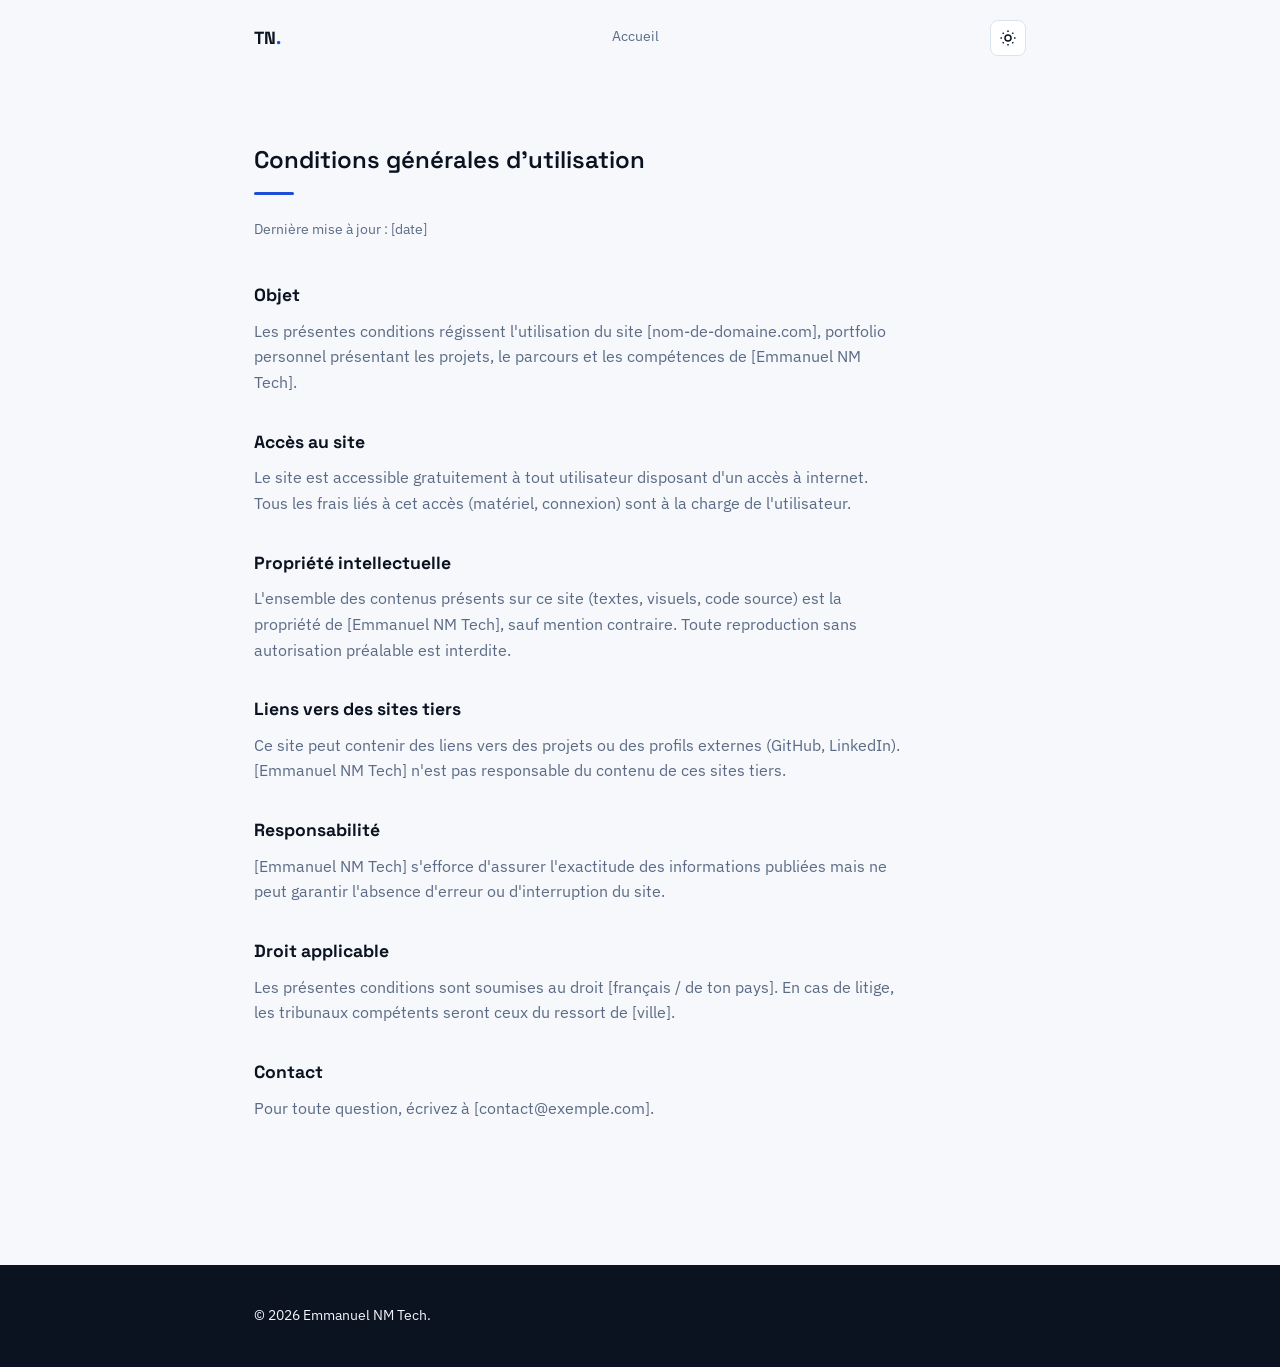
==== MyPortfolio/cgu.html @ 7dfbced1 "Premier commit : structure du portfolio" ====
<!DOCTYPE html>
<html lang="fr">
<head>
<meta charset="UTF-8">
<meta name="viewport" content="width=device-width, initial-scale=1.0">
<title>Conditions générales d'utilisation, Emmanuel NM Tech</title>
<link href="https://fonts.googleapis.com/css2?family=Space+Grotesk:wght@500;600;700&family=IBM+Plex+Sans:wght@400;500;600&display=swap" rel="stylesheet">
<link rel="stylesheet" href="style.css">
<link rel="icon" type="image/svg+xml" href="favicon.svg">
</head>
<body>

  <header class="site-header">
    <div class="topbar">
    <a href="index.html" class="logo">TN<span class="dot">.</span></a>
    <nav class="nav">
      <a href="index.html">Accueil</a>
    </nav>
    <button id="theme-toggle" class="theme-toggle" aria-label="Changer de thème">
      <svg id="icon-sun" width="18" height="18" viewBox="0 0 24 24" fill="none" stroke="currentColor" stroke-width="2"><circle cx="12" cy="12" r="4"/><path d="M12 2v2M12 20v2M4.9 4.9l1.4 1.4M17.7 17.7l1.4 1.4M2 12h2M20 12h2M4.9 19.1l1.4-1.4M17.7 6.3l1.4-1.4"/></svg>
      <svg id="icon-moon" width="18" height="18" viewBox="0 0 24 24" fill="none" stroke="currentColor" stroke-width="2"><path d="M21 12.8A9 9 0 1 1 11.2 3 7 7 0 0 0 21 12.8z"/></svg>
    </button>
  </div>
  </header>

  <main class="section legal">
    <h1 class="section-title">Conditions générales d'utilisation</h1>
    <p class="legal-updated">Dernière mise à jour : [date]</p>

    <h2>Objet</h2>
    <p>Les présentes conditions régissent l'utilisation du site [nom-de-domaine.com], portfolio personnel présentant les projets, le parcours et les compétences de [Emmanuel NM Tech].</p>

    <h2>Accès au site</h2>
    <p>Le site est accessible gratuitement à tout utilisateur disposant d'un accès à internet. Tous les frais liés à cet accès (matériel, connexion) sont à la charge de l'utilisateur.</p>

    <h2>Propriété intellectuelle</h2>
    <p>L'ensemble des contenus présents sur ce site (textes, visuels, code source) est la propriété de [Emmanuel NM Tech], sauf mention contraire. Toute reproduction sans autorisation préalable est interdite.</p>

    <h2>Liens vers des sites tiers</h2>
    <p>Ce site peut contenir des liens vers des projets ou des profils externes (GitHub, LinkedIn). [Emmanuel NM Tech] n'est pas responsable du contenu de ces sites tiers.</p>

    <h2>Responsabilité</h2>
    <p>[Emmanuel NM Tech] s'efforce d'assurer l'exactitude des informations publiées mais ne peut garantir l'absence d'erreur ou d'interruption du site.</p>

    <h2>Droit applicable</h2>
    <p>Les présentes conditions sont soumises au droit [français / de ton pays]. En cas de litige, les tribunaux compétents seront ceux du ressort de [ville].</p>

    <h2>Contact</h2>
    <p>Pour toute question, écrivez à [contact@exemple.com].</p>
  </main>

  <footer class="footer">
    <div class="footer-inner">
      <p>© <span id="year"></span> Emmanuel NM Tech.</p>
    </div>
  </footer>

  <script src="script.js"></script>
</body>
</html>
---- MyPortfolio/style.css ----
/* ===== Design tokens ===== */
:root {
  --bg: #F6F8FC;
  --surface: #FFFFFF;
  --primary: #1D4ED8;
  --primary-soft: #E5EDFF;
  --text: #0B1220;
  --text-muted: #5B6B85;
  --border: #DCE3F0;

  --font-display: 'Space Grotesk', sans-serif;
  --font-body: 'IBM Plex Sans', sans-serif;

  --max-width: 820px;
  --transition: 0.2s ease;
}

:root[data-theme="dark"] {
  --bg: #0A0E17;
  --surface: #121724;
  --primary: #5B8DFF;
  --primary-soft: #1A2540;
  --text: #E8EDF5;
  --text-muted: #8A97AC;
  --border: #232C42;
}

@media (prefers-color-scheme: dark) {
  :root:not([data-theme="light"]) {
    --bg: #0A0E17;
    --surface: #121724;
    --primary: #5B8DFF;
    --primary-soft: #1A2540;
    --text: #E8EDF5;
    --text-muted: #8A97AC;
    --border: #232C42;
  }
}

/* ===== Reset ===== */
* { box-sizing: border-box; margin: 0; padding: 0; }

html {
  scroll-behavior: smooth;
}

body {
  background: var(--bg);
  color: var(--text);
  font-family: var(--font-body);
  line-height: 1.6;
  transition: background var(--transition), color var(--transition);
}

a {
  color: inherit;
  text-decoration: none;
}

ul { list-style: none; }

img { max-width: 100%; display: block; }

:focus-visible {
  outline: 2px solid var(--primary);
  outline-offset: 3px;
}

@media (prefers-reduced-motion: reduce) {
  * { animation: none !important; transition: none !important; scroll-behavior: auto !important; }
}

/* ===== Layout helpers ===== */
.section {
  max-width: var(--max-width);
  margin: 0 auto;
  padding: 5rem 1.5rem;
}

.section-title {
  position: relative;
  font-family: var(--font-display);
  font-size: 1.5rem;
  font-weight: 600;
  margin-bottom: 1.5rem;
  padding-bottom: 1rem;
}

.section-title::after {
  content: '';
  position: absolute;
  left: 0;
  bottom: 0;
  width: 40px;
  height: 3px;
  background: var(--primary);
  border-radius: 2px;
}

#services .section-title,
#projets .section-title,
#contact .section-title,
#comment-je-travaille .section-title {
  margin-bottom: 2.5rem;
}

/* ===== Topbar ===== */
header.site-header {
  position: sticky;
  top: 0;
  z-index: 100;
  background: var(--bg);
  border-bottom: 1px solid transparent;
  transition: border-color var(--transition), box-shadow var(--transition);
}

header.site-header.scrolled {
  border-color: var(--border);
  box-shadow: 0 4px 16px rgba(10, 14, 23, 0.06);
}

:root[data-theme="dark"] header.site-header.scrolled {
  box-shadow: 0 4px 16px rgba(0, 0, 0, 0.35);
}

@media (prefers-color-scheme: dark) {
  :root:not([data-theme="light"]) header.site-header.scrolled {
    box-shadow: 0 4px 16px rgba(0, 0, 0, 0.35);
  }
}

.topbar {
  display: flex;
  align-items: center;
  justify-content: space-between;
  max-width: var(--max-width);
  margin: 0 auto;
  padding: 1.25rem 1.5rem;
}

.logo {
  font-family: var(--font-display);
  font-weight: 700;
  font-size: 1.1rem;
}

.dot { color: var(--primary); }

.nav {
  display: flex;
  gap: 1.75rem;
}

.nav a {
  position: relative;
  font-size: 0.9rem;
  color: var(--text-muted);
  padding-bottom: 4px;
  transition: color var(--transition);
}

.nav a::after {
  content: '';
  position: absolute;
  left: 0;
  bottom: 0;
  width: 0;
  height: 1.5px;
  background: var(--primary);
  transition: width var(--transition);
}

.nav a:hover { color: var(--text); }
.nav a:hover::after { width: 100%; }

.theme-toggle {
  background: var(--surface);
  border: 1px solid var(--border);
  border-radius: 8px;
  width: 36px;
  height: 36px;
  display: flex;
  align-items: center;
  justify-content: center;
  cursor: pointer;
  color: var(--text);
  transition: border-color var(--transition);
}

.theme-toggle:hover { border-color: var(--primary); }

#icon-moon { display: none; }
:root[data-theme="dark"] #icon-sun { display: none; }
:root[data-theme="dark"] #icon-moon { display: block; }

/* ===== Hero ===== */
.hero {
  max-width: var(--max-width);
  margin: 0 auto;
  padding: 5rem 1.5rem 4rem;
}

.hero-eyebrow {
  color: var(--primary);
  font-weight: 500;
  font-size: 0.95rem;
  margin-bottom: 1rem;
}

.hero-title {
  font-family: var(--font-display);
  font-size: clamp(2rem, 5vw, 3.25rem);
  font-weight: 600;
  line-height: 1.15;
  letter-spacing: -0.02em;
  max-width: 14ch;
}

.hero-sub {
  color: var(--text-muted);
  max-width: 46ch;
  margin-top: 1.5rem;
  font-size: 1.05rem;
}

.hero-cta {
  display: inline-block;
  margin-top: 2rem;
  color: var(--primary);
  font-weight: 500;
  border-bottom: 1px solid var(--primary);
  padding-bottom: 2px;
  transition: transform var(--transition), color var(--transition), border-color var(--transition);
}

.hero-cta:hover {
  transform: translateX(4px);
  color: var(--text);
  border-color: var(--text);
}

/* ===== Projects ===== */
.project-list {
  border-top: 1px solid var(--border);
}

.project-item {
  display: grid;
  grid-template-columns: 2.5rem 1fr auto;
  gap: 1.25rem;
  align-items: start;
  padding: 1.75rem 0.75rem;
  margin: 0 -0.75rem;
  border-bottom: 1px solid var(--border);
  border-radius: 6px;
  transition: background var(--transition), padding-left var(--transition);
}

.project-item:hover {
  padding-left: 1.25rem;
  background: var(--primary-soft);
}

.project-index {
  font-family: var(--font-display);
  color: var(--text-muted);
  font-size: 0.9rem;
  padding-top: 0.2rem;
}

.project-name {
  font-family: var(--font-display);
  font-size: 1.15rem;
  font-weight: 600;
  margin-bottom: 0.4rem;
}

.project-desc {
  color: var(--text-muted);
  font-size: 0.95rem;
  max-width: 50ch;
}

.project-tags {
  display: flex;
  gap: 0.5rem;
  margin-top: 0.75rem;
  flex-wrap: wrap;
}

.project-tags span {
  font-size: 0.75rem;
  color: var(--primary);
  background: var(--primary-soft);
  padding: 0.2rem 0.55rem;
  border-radius: 5px;
}

.project-link {
  font-size: 0.9rem;
  color: var(--text-muted);
  white-space: nowrap;
  padding-top: 0.2rem;
}

.project-item:hover .project-link { color: var(--primary); }

/* ===== Section intro ===== */
.section-intro {
  color: var(--text-muted);
  max-width: 60ch;
  margin-top: -1.5rem;
  margin-bottom: 2.5rem;
}

/* ===== Services ===== */
.service-grid {
  display: grid;
  grid-template-columns: repeat(2, 1fr);
  gap: 1px;
  background: var(--border);
  border: 1px solid var(--border);
}

.service-card {
  background: var(--surface);
  padding: 1.75rem;
  transition: transform var(--transition), background var(--transition);
}

.service-card:hover {
  transform: translateY(-3px);
  background: var(--primary-soft);
}

.service-num {
  display: block;
  font-family: var(--font-display);
  color: var(--primary);
  font-size: 0.85rem;
  margin-bottom: 0.75rem;
}

.service-card h3 {
  font-family: var(--font-display);
  font-size: 1.05rem;
  margin-bottom: 0.5rem;
}

.service-card p {
  color: var(--text-muted);
  font-size: 0.92rem;
}

/* ===== Pricing table ===== */
.pricing-table {
  border-top: 1px solid var(--border);
}

.pricing-row {
  display: grid;
  grid-template-columns: 1fr 2fr auto;
  gap: 1.25rem;
  padding: 1.1rem 0.75rem;
  margin: 0 -0.75rem;
  border-bottom: 1px solid var(--border);
  align-items: center;
  border-radius: 6px;
  transition: background var(--transition);
}

.pricing-row:not(.pricing-head):hover {
  background: var(--primary-soft);
}

.pricing-head {
  color: var(--text-muted);
  font-size: 0.8rem;
  text-transform: uppercase;
  letter-spacing: 0.04em;
}

.pricing-name {
  font-family: var(--font-display);
  font-weight: 600;
}

.pricing-desc {
  color: var(--text-muted);
  font-size: 0.9rem;
}

.pricing-price {
  font-family: var(--font-display);
  font-weight: 600;
  color: var(--primary);
  white-space: nowrap;
}

.pricing-note {
  color: var(--text-muted);
  font-size: 0.85rem;
  margin-top: 1.25rem;
}

/* ===== Timeline ===== */
.timeline-item {
  padding: 1.5rem 0;
  border-bottom: 1px solid var(--border);
}

.timeline-item:last-child { border-bottom: none; }

.timeline-date {
  color: var(--primary);
  font-size: 0.85rem;
  font-weight: 500;
}

.timeline-item h3 {
  font-family: var(--font-display);
  font-size: 1.1rem;
  margin: 0.4rem 0;
}

.timeline-item p {
  color: var(--text-muted);
  font-size: 0.95rem;
}

/* ===== Skills ===== */
.skills-grid {
  display: grid;
  grid-template-columns: repeat(2, 1fr);
  gap: 1.5rem;
}

.skill-group h3 {
  font-family: var(--font-display);
  font-size: 1rem;
  margin-bottom: 0.4rem;
}

.skill-group p {
  color: var(--text-muted);
  font-size: 0.9rem;
}

/* ===== Contact ===== */
.contact-text {
  color: var(--text-muted);
  margin-bottom: 1rem;
}

.contact-email {
  font-family: var(--font-display);
  font-size: clamp(1.3rem, 4vw, 2rem);
  font-weight: 600;
  color: var(--primary);
}

.socials {
  display: flex;
  gap: 1.25rem;
  margin-top: 2rem;
}

.socials a {
  display: flex;
  align-items: center;
  justify-content: center;
  width: 42px;
  height: 42px;
  border: 1px solid var(--border);
  border-radius: 8px;
  color: var(--text-muted);
  font-size: 1.1rem;
  transition: color var(--transition), border-color var(--transition), transform var(--transition);
}

.socials a:hover {
  color: var(--primary);
  border-color: var(--primary);
  transform: translateY(-3px);
}

/* ===== Footer ===== */
.footer {
  margin-top: 4rem;
  background: var(--text);
  color: #F4F6FB;
}

:root[data-theme="dark"] .footer { background: var(--surface); }
@media (prefers-color-scheme: dark) {
  :root:not([data-theme="light"]) .footer { background: var(--surface); }
}

.footer-inner {
  max-width: var(--max-width);
  margin: 0 auto;
  padding: 2.5rem 1.5rem;
  display: flex;
  justify-content: space-between;
  flex-wrap: wrap;
  gap: 0.75rem;
  font-size: 0.85rem;
}

.footer-links {
  display: flex;
  gap: 1.5rem;
}

.footer-links a {
  position: relative;
  color: #F4F6FB;
  opacity: 0.75;
  transition: opacity var(--transition), transform var(--transition);
  display: inline-block;
}

.footer-links a:hover {
  opacity: 1;
  transform: translateY(-2px);
}

/* ===== Legal pages ===== */
.legal {
  padding-top: 4rem;
}

.legal-updated {
  color: var(--text-muted);
  font-size: 0.85rem;
  margin-bottom: 2.5rem;
}

.legal h2 {
  font-family: var(--font-display);
  font-size: 1.1rem;
  margin-top: 2rem;
  margin-bottom: 0.6rem;
}

.legal p {
  color: var(--text-muted);
  max-width: 65ch;
}

/* ===== Responsive ===== */
@media (max-width: 640px) {
  .topbar { flex-wrap: wrap; gap: 1rem; }
  .nav { gap: 1.25rem; order: 3; width: 100%; }
  .project-item {
    grid-template-columns: 2rem 1fr;
  }
  .project-link { display: none; }
  .skills-grid { grid-template-columns: 1fr; }
  .service-grid { grid-template-columns: 1fr; }
  .pricing-row {
    grid-template-columns: 1fr;
    gap: 0.4rem;
  }
  .pricing-head { display: none; }
  .pricing-price { font-size: 1.05rem; }
}
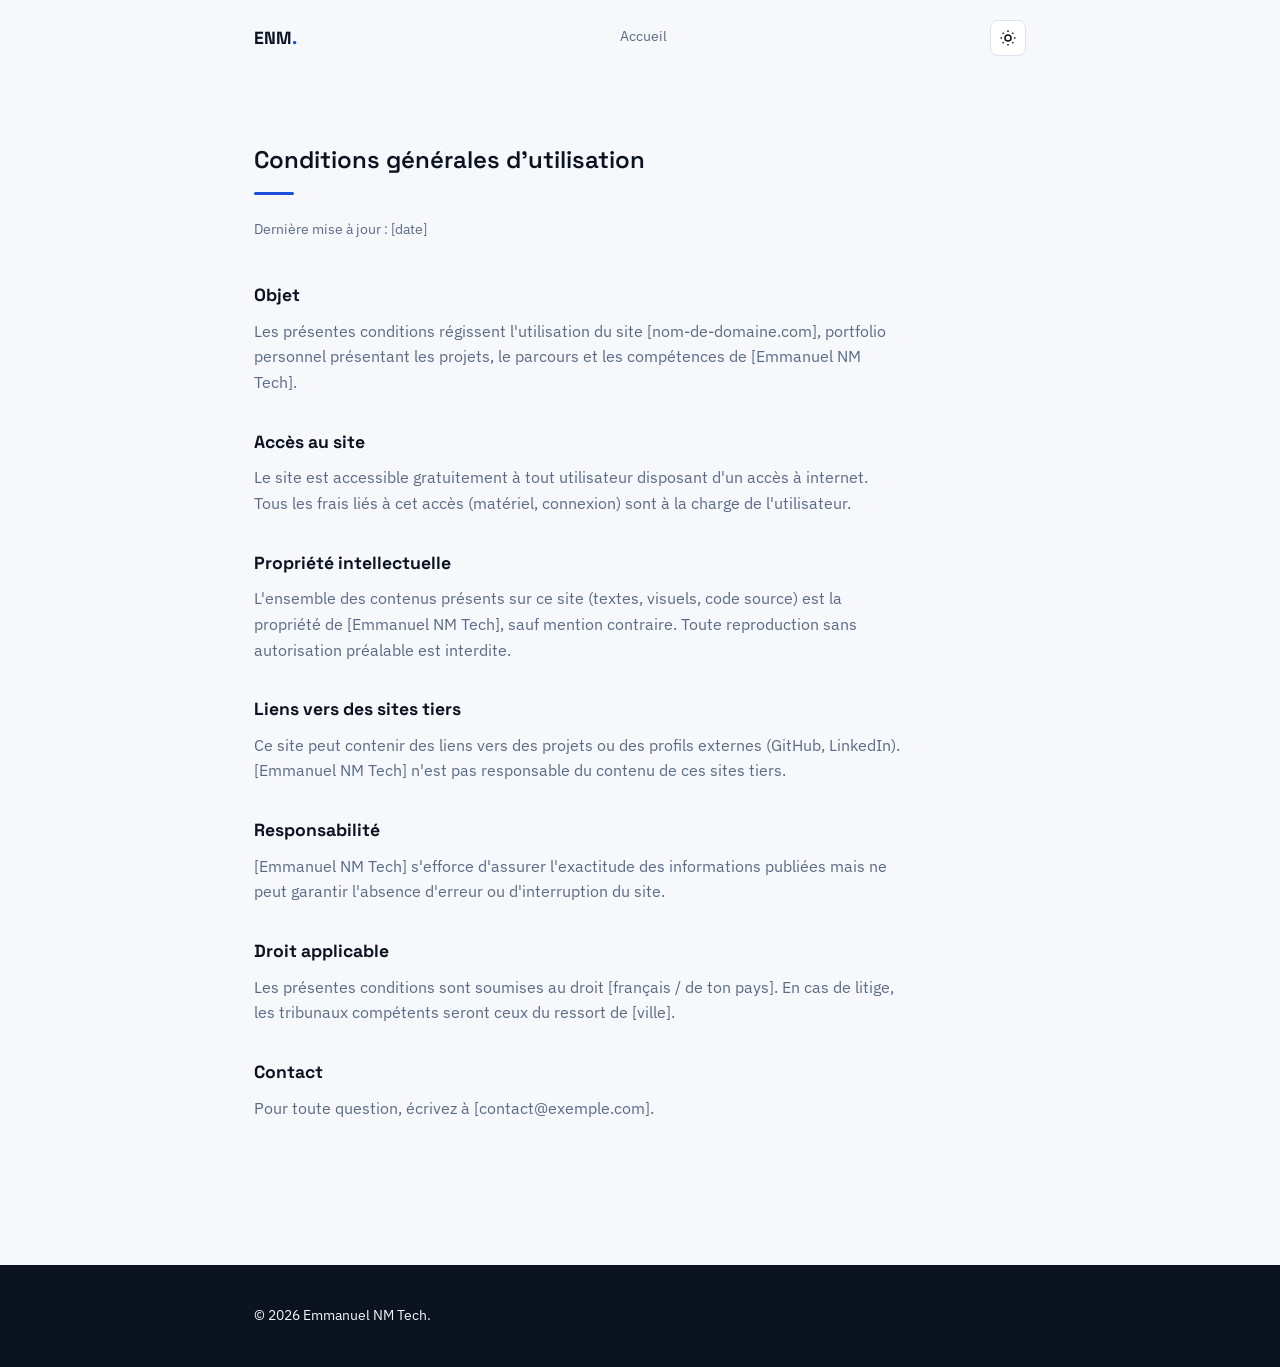
==== commit c89ede5b: "Update : Ajout du dossier Images et quelques Amelioration sur index" ====
--- a/MyPortfolio/cgu.html
+++ b/MyPortfolio/cgu.html
@@ -12,7 +12,7 @@
 
   <header class="site-header">
     <div class="topbar">
-    <a href="index.html" class="logo">TN<span class="dot">.</span></a>
+    <a href="index.html" class="logo">ENM<span class="dot">.</span></a>
     <nav class="nav">
       <a href="index.html">Accueil</a>
     </nav>
--- a/MyPortfolio/style.css
+++ b/MyPortfolio/style.css
@@ -311,6 +311,89 @@
   max-width: 60ch;
   margin-top: -1.5rem;
   margin-bottom: 2.5rem;
+}
+
+/* ===== À propos (photo en arrière-plan) ===== */
+.apropos {
+  position: relative;
+  min-height: 420px;
+  display: flex;
+  align-items: flex-end;
+  margin: 1rem 0 5rem;
+  background: var(--surface) url('images/emmanuel.jpeg') center / cover no-repeat;
+  overflow: hidden;
+}
+
+.apropos::before {
+  content: '';
+  position: absolute;
+  inset: 0;
+  background: linear-gradient(to top, rgba(8, 11, 18, 0.9) 0%, rgba(8, 11, 18, 0.45) 55%, rgba(8, 11, 18, 0.15) 100%);
+}
+
+.apropos-overlay {
+  position: relative;
+  z-index: 1;
+  width: 100%;
+  max-width: var(--max-width);
+  margin: 0 auto;
+  padding: 2.5rem 1.5rem;
+  box-sizing: border-box;
+  color: #F4F6FB;
+}
+
+.apropos-eyebrow {
+  color: #BFD0FF;
+  font-size: 0.9rem;
+  font-weight: 500;
+  margin-bottom: 0.5rem;
+}
+
+.apropos-name {
+  font-family: var(--font-display);
+  font-weight: 700;
+  font-size: clamp(1.8rem, 4vw, 2.5rem);
+  margin-bottom: 0.9rem;
+}
+
+.apropos-text {
+  max-width: 62ch;
+  color: #D7DEEC;
+  font-size: 1rem;
+  line-height: 1.6;
+}
+
+@media (max-width: 640px) {
+  .apropos { min-height: 280px; }
+}
+
+/* Le bandeau photo et le texte qui le suit forment un seul bloc "À propos" */
+.apropos + section {
+  padding-top: 2.5rem;
+}
+
+/* ===== About text block ===== */
+.about-text {
+  max-width: 68ch;
+}
+
+.about-text p {
+  color: var(--text-muted);
+  line-height: 1.75;
+  margin-bottom: 1.25rem;
+}
+
+.about-text p:last-child {
+  margin-bottom: 0;
+  color: var(--text);
+  font-weight: 500;
+  border-left: 3px solid var(--primary);
+  padding-left: 1rem;
+}
+
+.about-text strong {
+  color: var(--text);
+  font-weight: 600;
 }
 
 /* ===== Services ===== */
